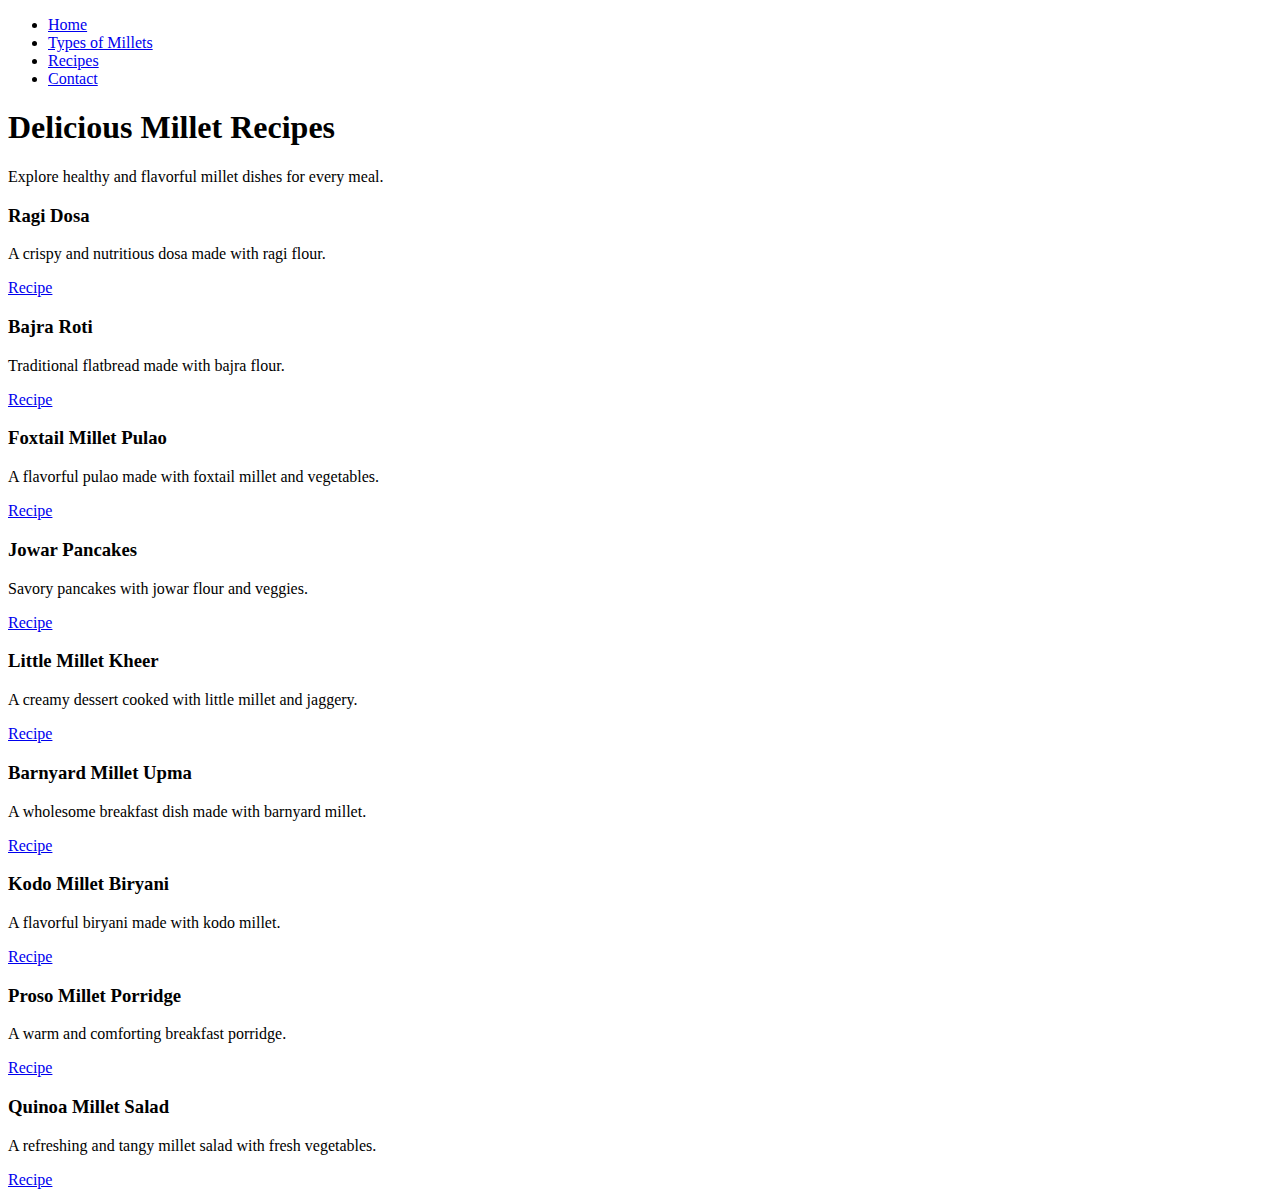
==== indexrecipes.html @ 0ac7cb5c "Create indexrecipes.html" ====
<!DOCTYPE html>
<html lang="en">
<head>
    <meta charset="UTF-8">
    <meta name="viewport" content="width=device-width, initial-scale=1.0">
    <title>Millet Recipes</title>
    <link rel="stylesheet" href="indexrecipes.css">
</head>
<body>
    <header>
        <div class="nav-container">
            <div class="nav-logo">
                <a href="index.html">
                </a>
            </div>
            <nav>
                <ul class="nav-links">
                    <li><a href="index.html">Home</a></li>
                    <li><a href="types.html">Types of Millets</a></li>
                    <li><a href="recipes.html" class="active">Recipes</a></li>
                    <li><a href="contact.html">Contact</a></li>
                </ul>
            </nav>
        </div>
    </header>

    <main>
        <section class="hero">
            <h1>Delicious Millet Recipes</h1>
            <p>Explore healthy and flavorful millet dishes for every meal.</p>
        </section>

        <section class="recipe-grid">
            <article class="recipe-card">
                <div class="recipe-card-content">
                    <h3>Ragi Dosa</h3>
                    <p>A crispy and nutritious dosa made with ragi flour.</p>
                    <a href="https://youtu.be/BFLbvXiySmI?si=rjA_Yu2oX5RlmB0Q>Recipe">Recipe</a>
                </div>
            </article>

            <article class="recipe-card">
                <div class="recipe-card-content">
                    <h3>Bajra Roti</h3>
                    <p>Traditional flatbread made with bajra flour.</p>
                    <a href="https://youtu.be/C_R1ycIgw0s?si=zUiYTYBebS_WSeoR">Recipe</a>
                </div>
            </article>

            <article class="recipe-card">
                <div class="recipe-card-content">
                    <h3>Foxtail Millet Pulao</h3>
                    <p>A flavorful pulao made with foxtail millet and vegetables.</p>
                    <a href="https://youtu.be/FvoGJsN9tAM?si=43mTFFiqCwByELmK">Recipe</a>
                </div>
            </article>

            <article class="recipe-card">
                <div class="recipe-card-content">
                    <h3>Jowar Pancakes</h3>
                    <p>Savory pancakes with jowar flour and veggies.</p>
                    <a href="https://youtu.be/1A5zByqUdzw?si=llwH7nkWr1hUoFTY">Recipe</a>
                </div>
            </article>

            <article class="recipe-card">
                <div class="recipe-card-content">
                    <h3>Little Millet Kheer</h3>
                    <p>A creamy dessert cooked with little millet and jaggery.</p>
                    <a href="https://youtu.be/yXLivR2HSqI?si=eh_htbBdpH-WKp7y">Recipe</a>
                </div>
            </article>

            <article class="recipe-card">
                <div class="recipe-card-content">
                    <h3>Barnyard Millet Upma</h3>
                    <p>A wholesome breakfast dish made with barnyard millet.</p>
                    <a href="https://youtu.be/03mVQ2AT5k8?si=HhTik5Y1hN_XH4Ui">Recipe</a>
                </div>
            </article>

            <article class="recipe-card">
                <div class="recipe-card-content">
                    <h3>Kodo Millet Biryani</h3>
                    <p>A flavorful biryani made with kodo millet.</p>
                    <a href="https://youtu.be/HkKBEQNGltE?si=iXYpEkIWy_qJ1JFU">Recipe</a>
                </div>
            </article>

            <article class="recipe-card">
                <div class="recipe-card-content">
                    <h3>Proso Millet Porridge</h3>
                    <p>A warm and comforting breakfast porridge.</p>
                    <a href="https://youtu.be/BxM7d1hqG_g?si=AYOb067BuSNV6iKm">Recipe</a>
                </div>
            </article>
            <article class="recipe-card">
                <div class="recipe-card-content">
                    <h3>Quinoa Millet Salad</h3>
                    <p>A refreshing and tangy millet salad with fresh vegetables.</p>
                    <a href="https://youtu.be/l2IybTF3SJs?si=4vRim9u3k2zSDCtJ">Recipe</a>
                </div>
            </article>
        </section>
    </main>

    <footer>
        <div class="footer-content">
        </div>
    </footer>
</body>
</html>
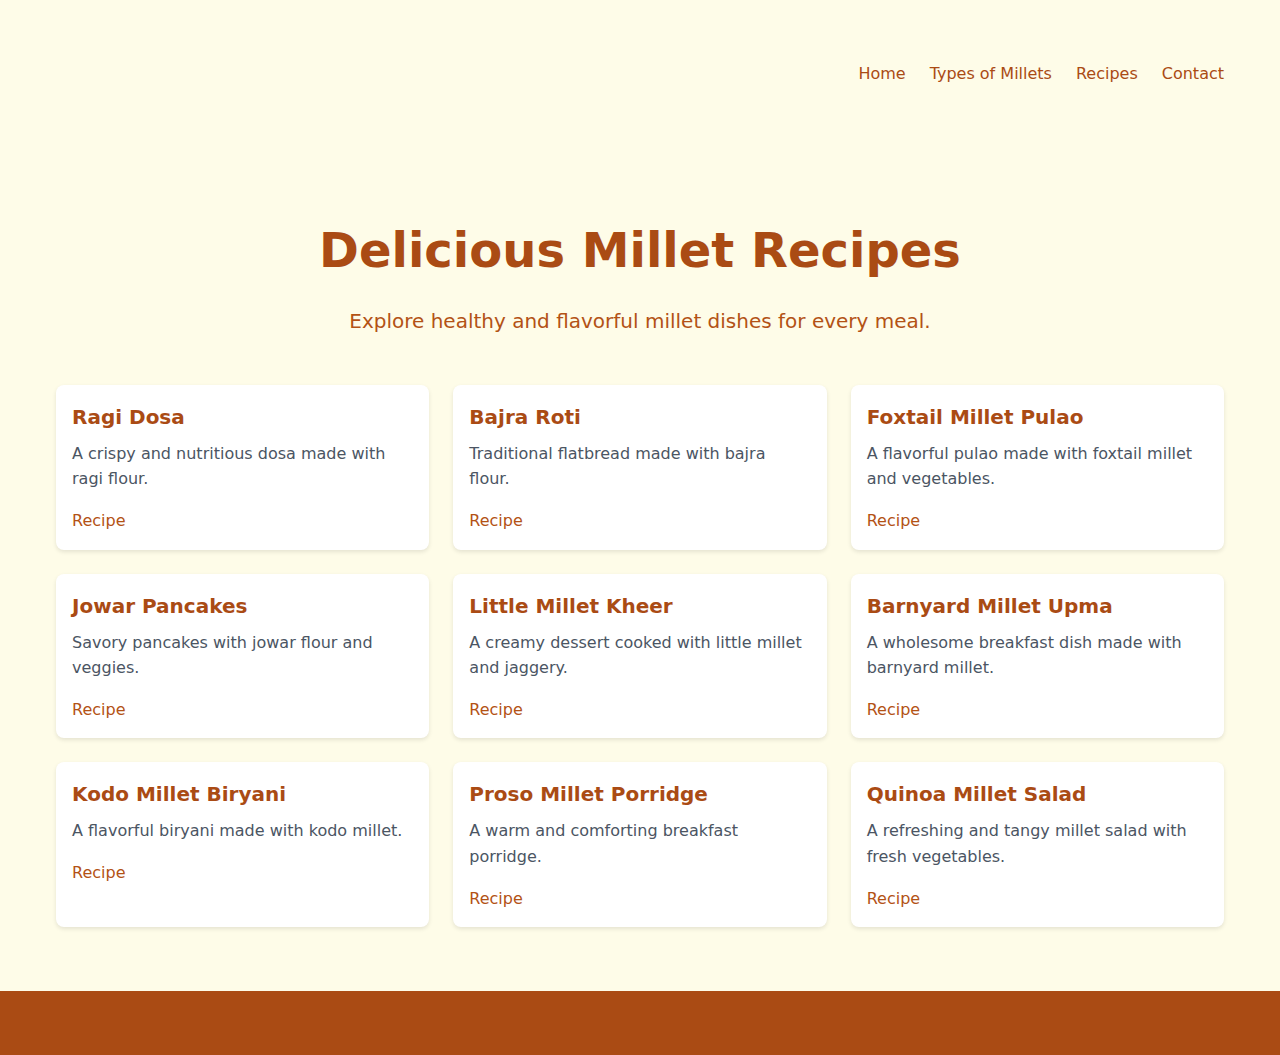
==== commit 391548d1: "live run" ====
--- a/indexrecipes.html
+++ b/indexrecipes.html
@@ -16,9 +16,9 @@
             <nav>
                 <ul class="nav-links">
                     <li><a href="index.html">Home</a></li>
-                    <li><a href="types.html">Types of Millets</a></li>
-                    <li><a href="recipes.html" class="active">Recipes</a></li>
-                    <li><a href="contact.html">Contact</a></li>
+                    <li><a href="indextypes.html">Types of Millets</a></li>
+                    <li><a href="indexrecipes.html" class="active">Recipes</a></li>
+                    <li><a href="indexcontact.html">Contact</a></li>
                 </ul>
             </nav>
         </div>
--- a/indexrecipes.css
+++ b/indexrecipes.css
@@ -0,0 +1,270 @@
+:root {
+    --color-amber-50: #fefce8;
+    --color-amber-800: #b35215;
+    --color-amber-900: #aa4b14;
+    --color-gray-600: #4b5563;
+    --color-gray-500: #6b7280;
+}
+
+* {
+    margin: 0;
+    padding: 0;
+    box-sizing: border-box;
+}
+
+body {
+    font-family: system-ui, sans-serif;
+    background: var(--color-amber-50);
+    line-height: 1.6;
+}
+
+header {
+    background: var(--color-amber-50);
+}
+
+.nav-container   {
+    max-width: 1200px;
+    margin: 0 auto;
+    padding: 1.5rem 1rem;
+    display: flex;
+    justify-content: space-between;
+    align-items: center;
+}
+.nav-logo{
+    width: 100px; /* Adjust as needed */
+    height: 100px; /* Adjust as needed */
+    background-image: url('MilletMother\ logo.png'); /* Replace with your image path */
+    background-size: contain;
+    background-repeat: no-repeat;
+    background-position: center;
+}
+
+/* Positioning the logo in the top-left corner */
+
+
+
+.nav-links {
+    display: flex;
+    gap: 1.5rem;
+    list-style: none;
+}
+
+.nav-links a {
+    color: var(--color-amber-900);
+    text-decoration: none;
+    transition: color 0.3s;
+}
+
+.nav-links a:hover {
+    color: var(--color-amber-800);
+}
+
+main {
+    max-width: 1200px;
+    margin: 0 auto;
+    padding: 1rem;
+}
+
+.hero {
+    text-align: center;
+    padding: 3rem 0;
+}
+
+.hero h1 {
+    font-size: 3rem;
+    color: var(--color-amber-900);
+    margin-bottom: 1rem;
+}
+
+.hero p {
+    font-size: 1.25rem;
+    color: var(--color-amber-800);
+}
+
+.featured-recipes {
+    margin-top: 3rem;
+}
+
+.featured-recipes h2 {
+    font-size: 2rem;
+    color: var(--color-amber-900);
+    margin-bottom: 1.5rem;
+}
+
+.recipe-grid {
+    display: grid;
+    grid-template-columns: repeat(auto-fit, minmax(300px, 1fr));
+    gap: 1.5rem;
+}
+
+.recipe-card {
+    background: white;
+    border-radius: 0.5rem;
+    overflow: hidden;
+    box-shadow: 0 2px 4px rgba(0, 0, 0, 0.1);
+    transition: box-shadow 0.3s;
+    text-decoration: none;
+    display: block;
+}
+
+.recipe-card:hover {
+    box-shadow: 0 4px 6px rgba(0, 0, 0, 0.1);
+}
+
+.recipe-card img {
+    width: 100%;
+    height: 200px;
+    object-fit: cover;
+}
+
+.recipe-card-content {
+    padding: 1rem;
+}
+
+.recipe-card h3 {
+    color: var(--color-amber-900);
+    font-size: 1.25rem;
+    margin-bottom: 0.5rem;
+}
+
+.recipe-card p {
+    color: var(--color-gray-600);
+    margin-bottom: 1rem;
+}
+
+.recipe-meta {
+    display: flex;
+    gap: 1rem;
+    color: var(--color-gray-500);
+    font-size: 0.875rem;
+}
+
+.why-millets {
+    margin-top: 4rem;
+    background: var(--color-amber-50);
+    padding: 2rem;
+    border-radius: 0.5rem;
+}
+
+.why-millets h2 {
+    font-size: 2rem;
+    color: var(--color-amber-900);
+    margin-bottom: 1rem;
+}
+
+.benefits-grid {
+    display: grid;
+    grid-template-columns: repeat(auto-fit, minmax(250px, 1fr));
+    gap: 2rem;
+}
+
+.benefit h3 {
+    color: var(--color-amber-800);
+    font-size: 1.25rem;
+    margin-bottom: 0.5rem;
+}
+
+.benefit p {
+    color: var(--color-amber-900);
+}
+
+a {
+    color: var(--color-amber-800);
+    text-decoration: none;
+    font-weight: none;
+}
+
+a:hover {
+    text-decoration: underline;
+}
+
+.tips-storage {
+    background: var(--color-amber-50); /* Amber 50 */
+    color: var(--color-amber-900); /* Amber 900 */
+    padding: 3rem 1rem;
+    border-radius: 0.5rem;
+  }
+  
+  .tips-storage .container {
+    max-width: 1200px;
+    margin: 0 auto;
+  }
+  
+  .tips-storage h2 {
+    font-size: 2.5rem;
+    margin-bottom: 2rem;
+    text-align: center;
+    color: var(--color-amber-800); /* Amber 800 */
+  }
+  
+  .tips-storage h3 {
+    font-size: 1.75rem;
+    margin-bottom: 1rem;
+    color: var(--color-amber-800); /* Amber 800 */
+  }
+  
+  .tips-storage ul {
+    list-style-type: disc;
+    margin-left: 2rem;
+    margin-bottom: 1.5rem;
+    line-height: 1.6;
+    color: var(--color-amber-900); /* Amber 900 */
+  }
+  
+  .tips-storage p {
+    margin-bottom: 1rem;
+    color: var(--color-amber-900); /* Amber 900 */
+  }
+  
+  .tips-storage strong {
+    color: var(--color-amber-800); /* Amber 800 */
+  }
+  
+  @media (max-width: 768px) {
+    .tips-storage {
+      padding: 2rem 1rem;
+    }
+  
+    .tips-storage h2 {
+      font-size: 2rem;
+    }
+  
+    .tips-storage h3 {
+      font-size: 1.5rem;
+    }
+  
+    .tips-storage ul {
+      margin-left: 1rem;
+    }
+  }
+  
+
+footer {
+    background: var(--color-amber-900);
+    color: var(--color-amber-50);
+    margin-top: 3rem;
+    padding: 2rem 0;
+}
+
+.footer-content {
+    max-width: 1200px;
+    margin: 0 auto;
+    padding: 0 1rem;
+    text-align: center;
+}
+
+@media (max-width: 768px) {
+    .nav-container {
+        flex-direction: column;
+        gap: 1rem;
+    }
+
+    .nav-links {
+        flex-direction: column;
+        align-items: center;
+    }
+
+    .hero h1 {
+        font-size: 2rem;
+    }
+}
